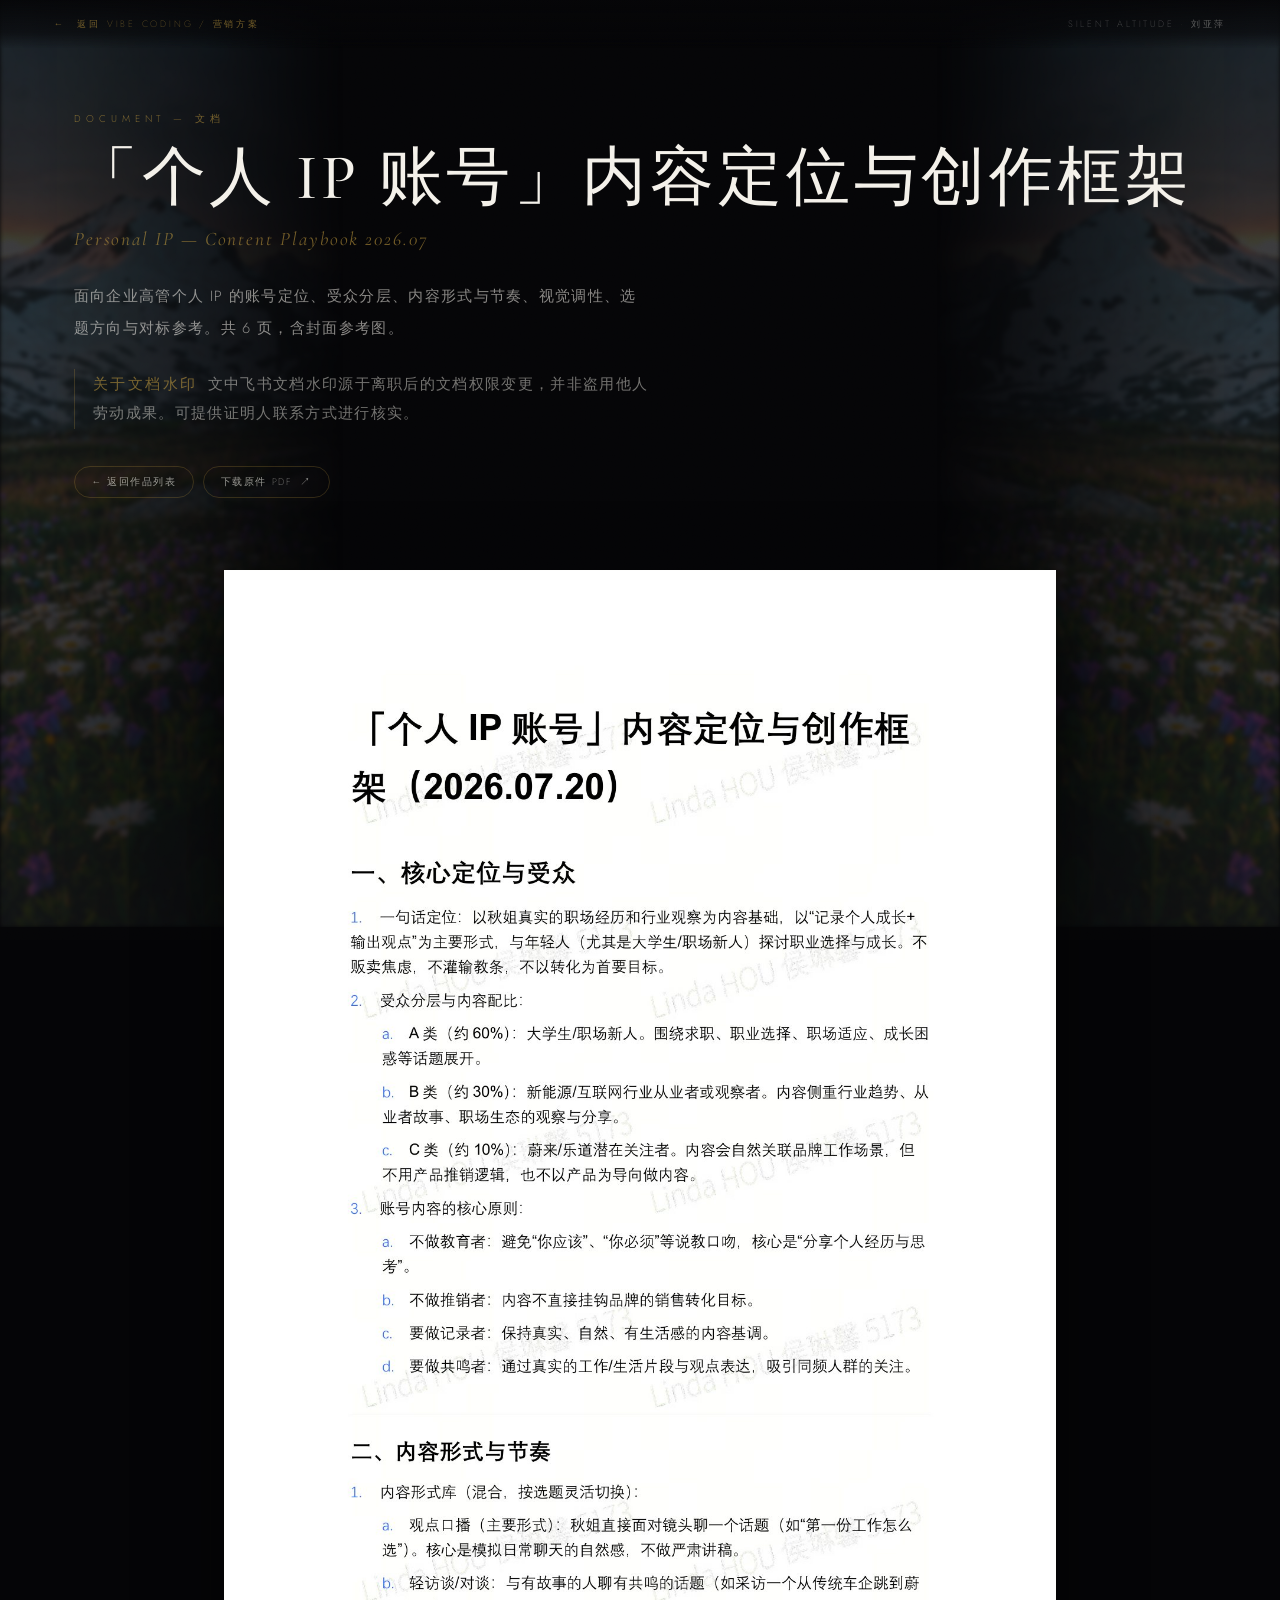
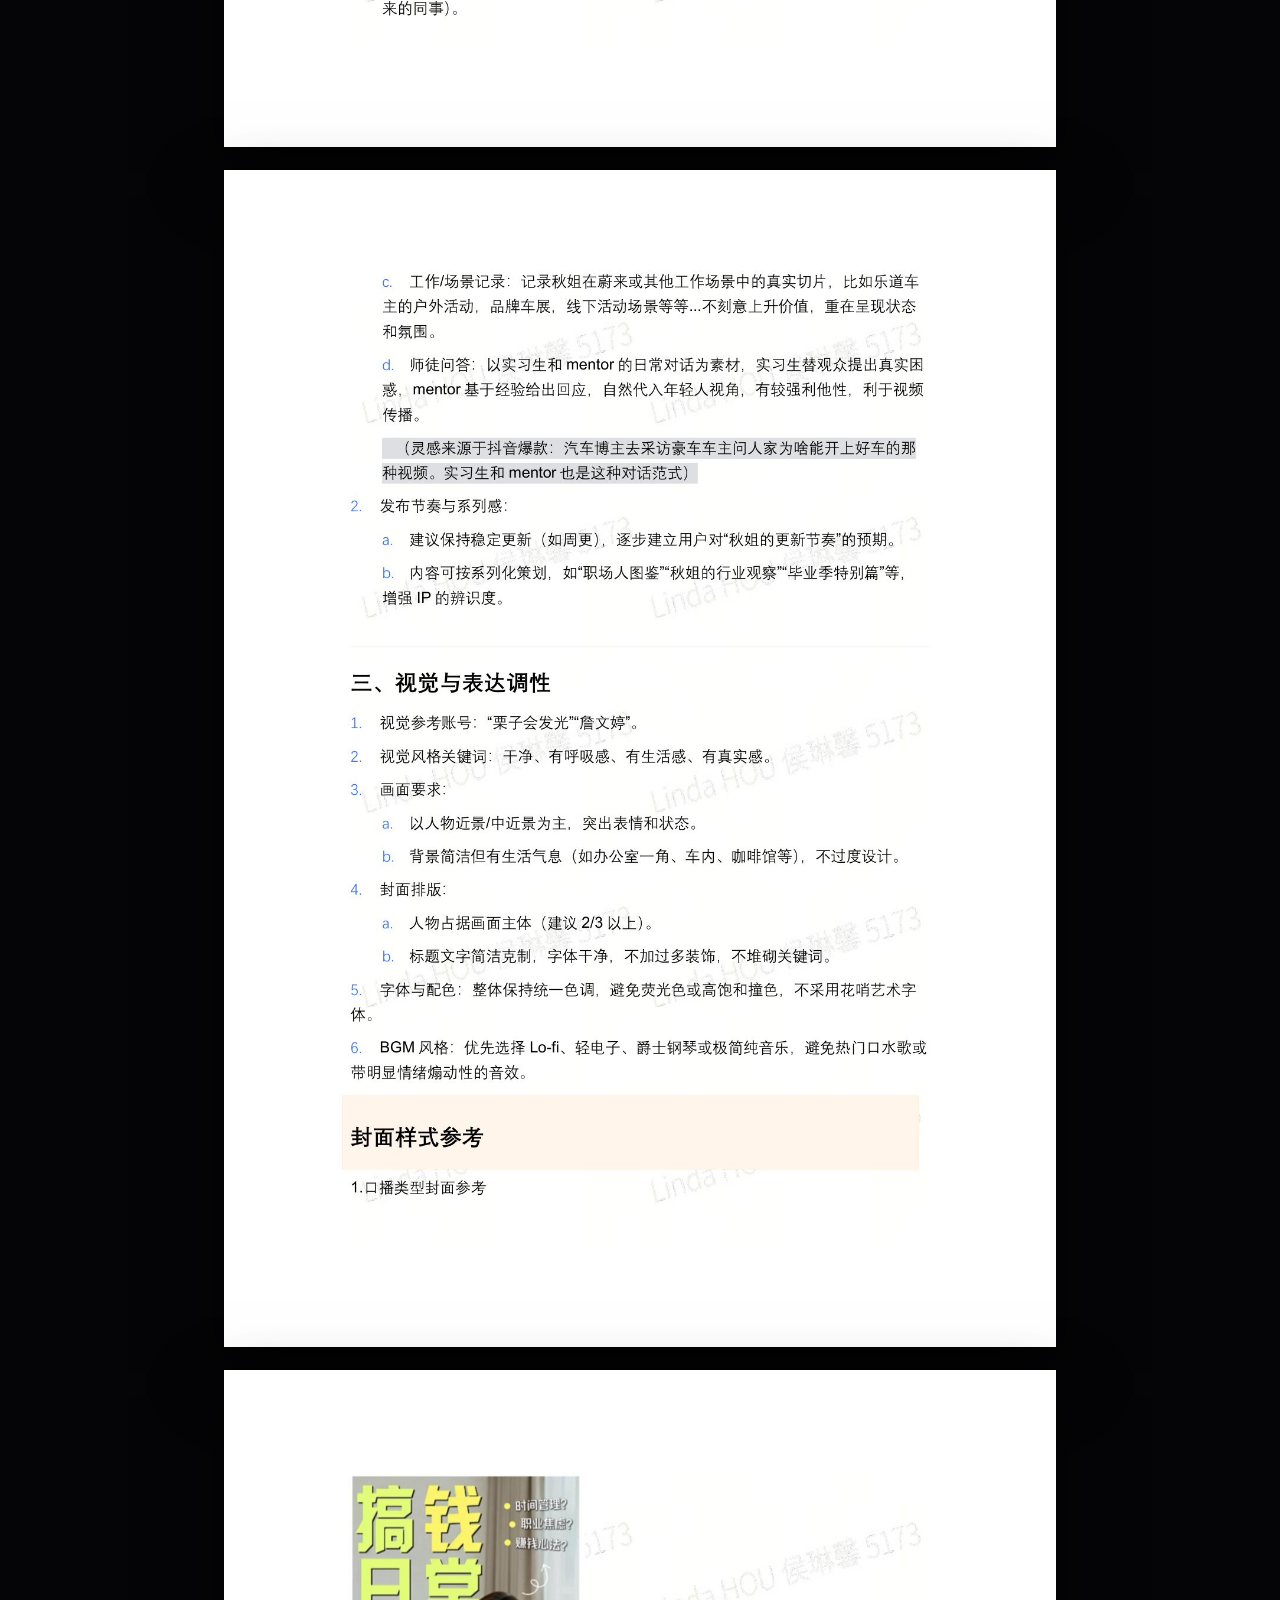
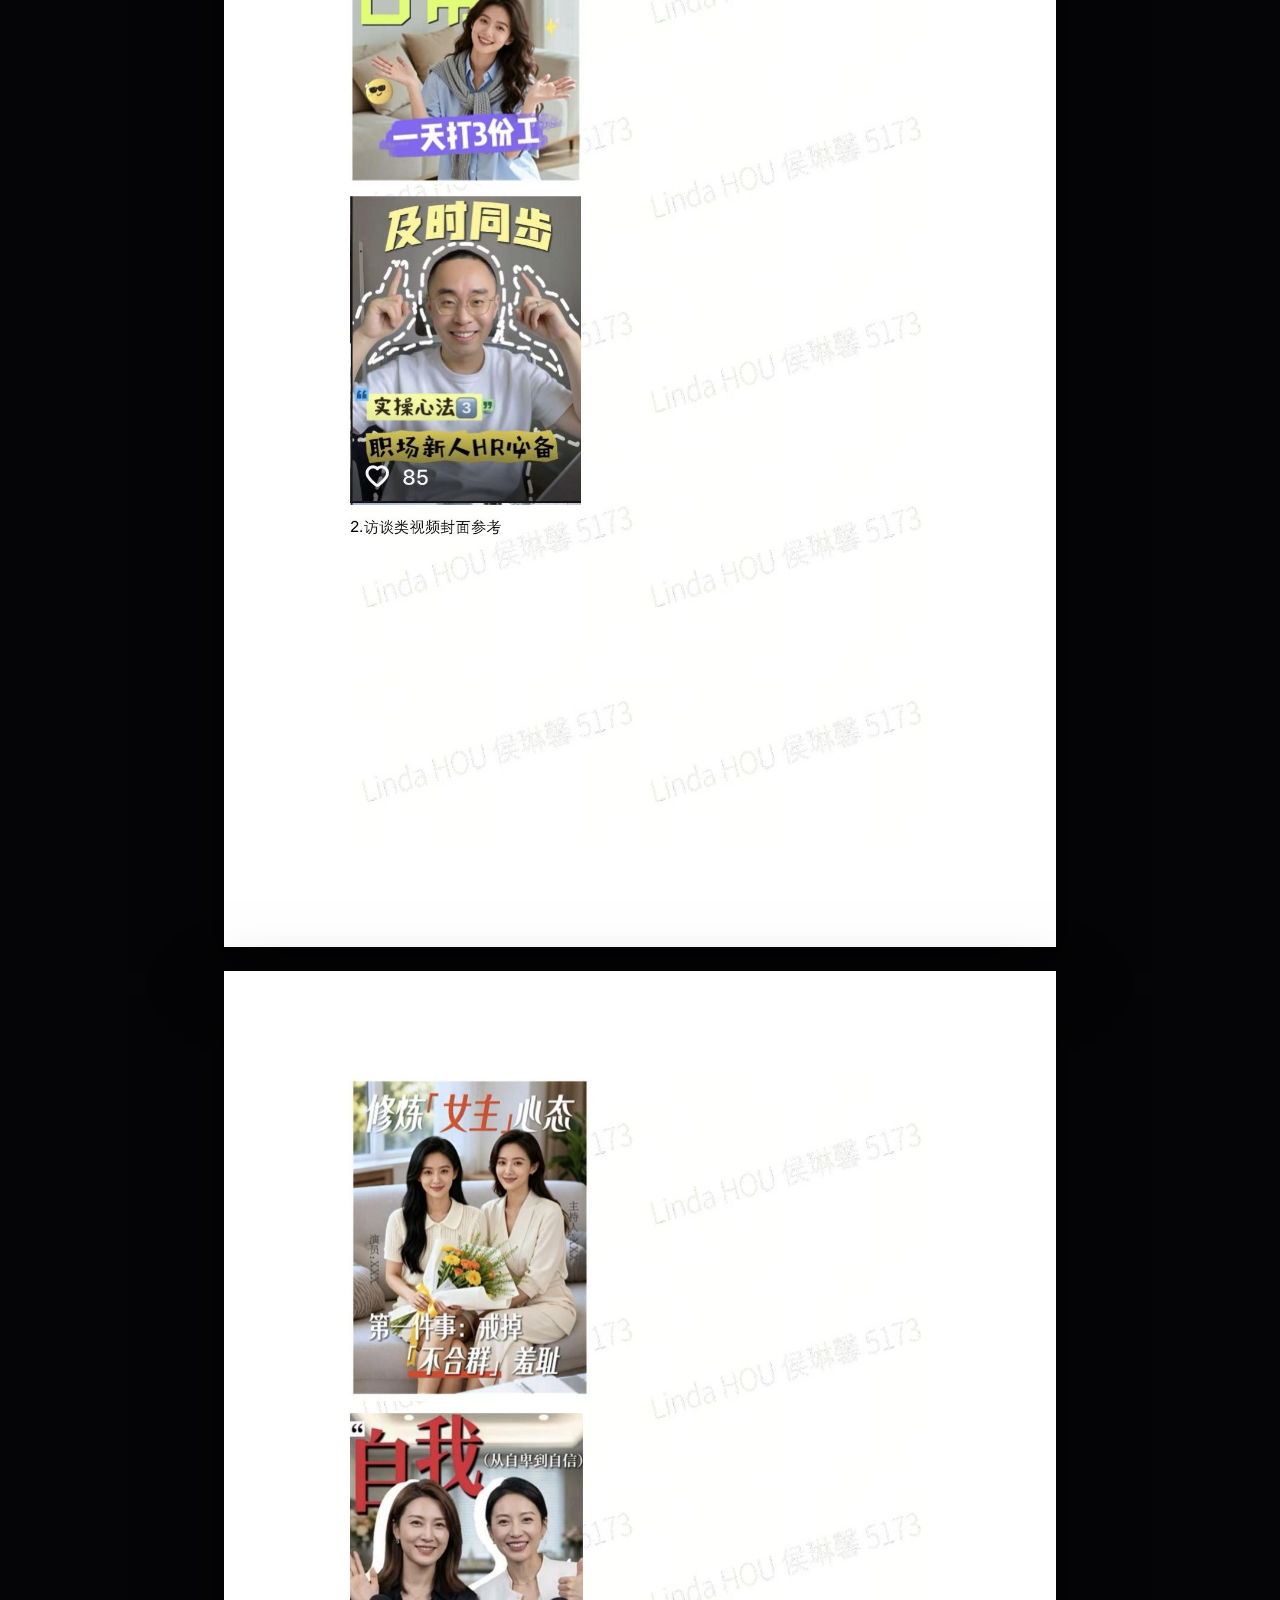
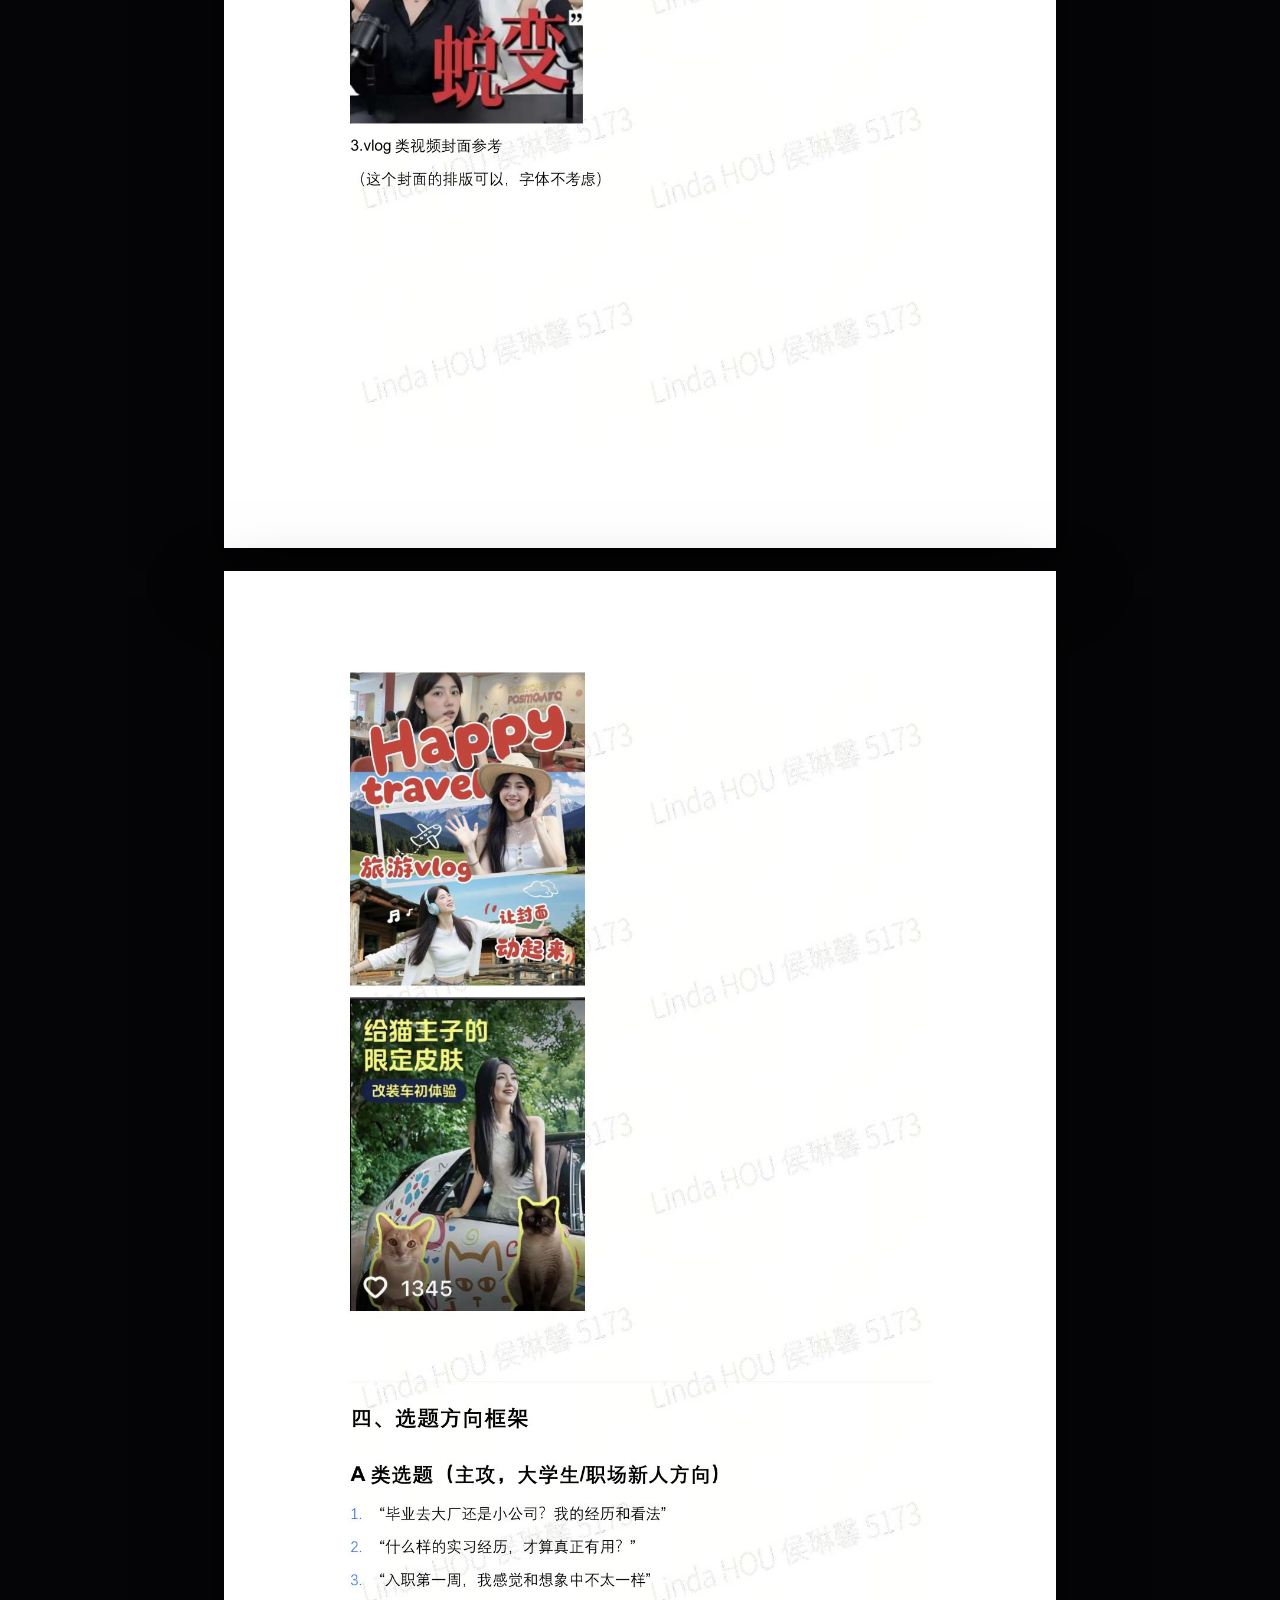
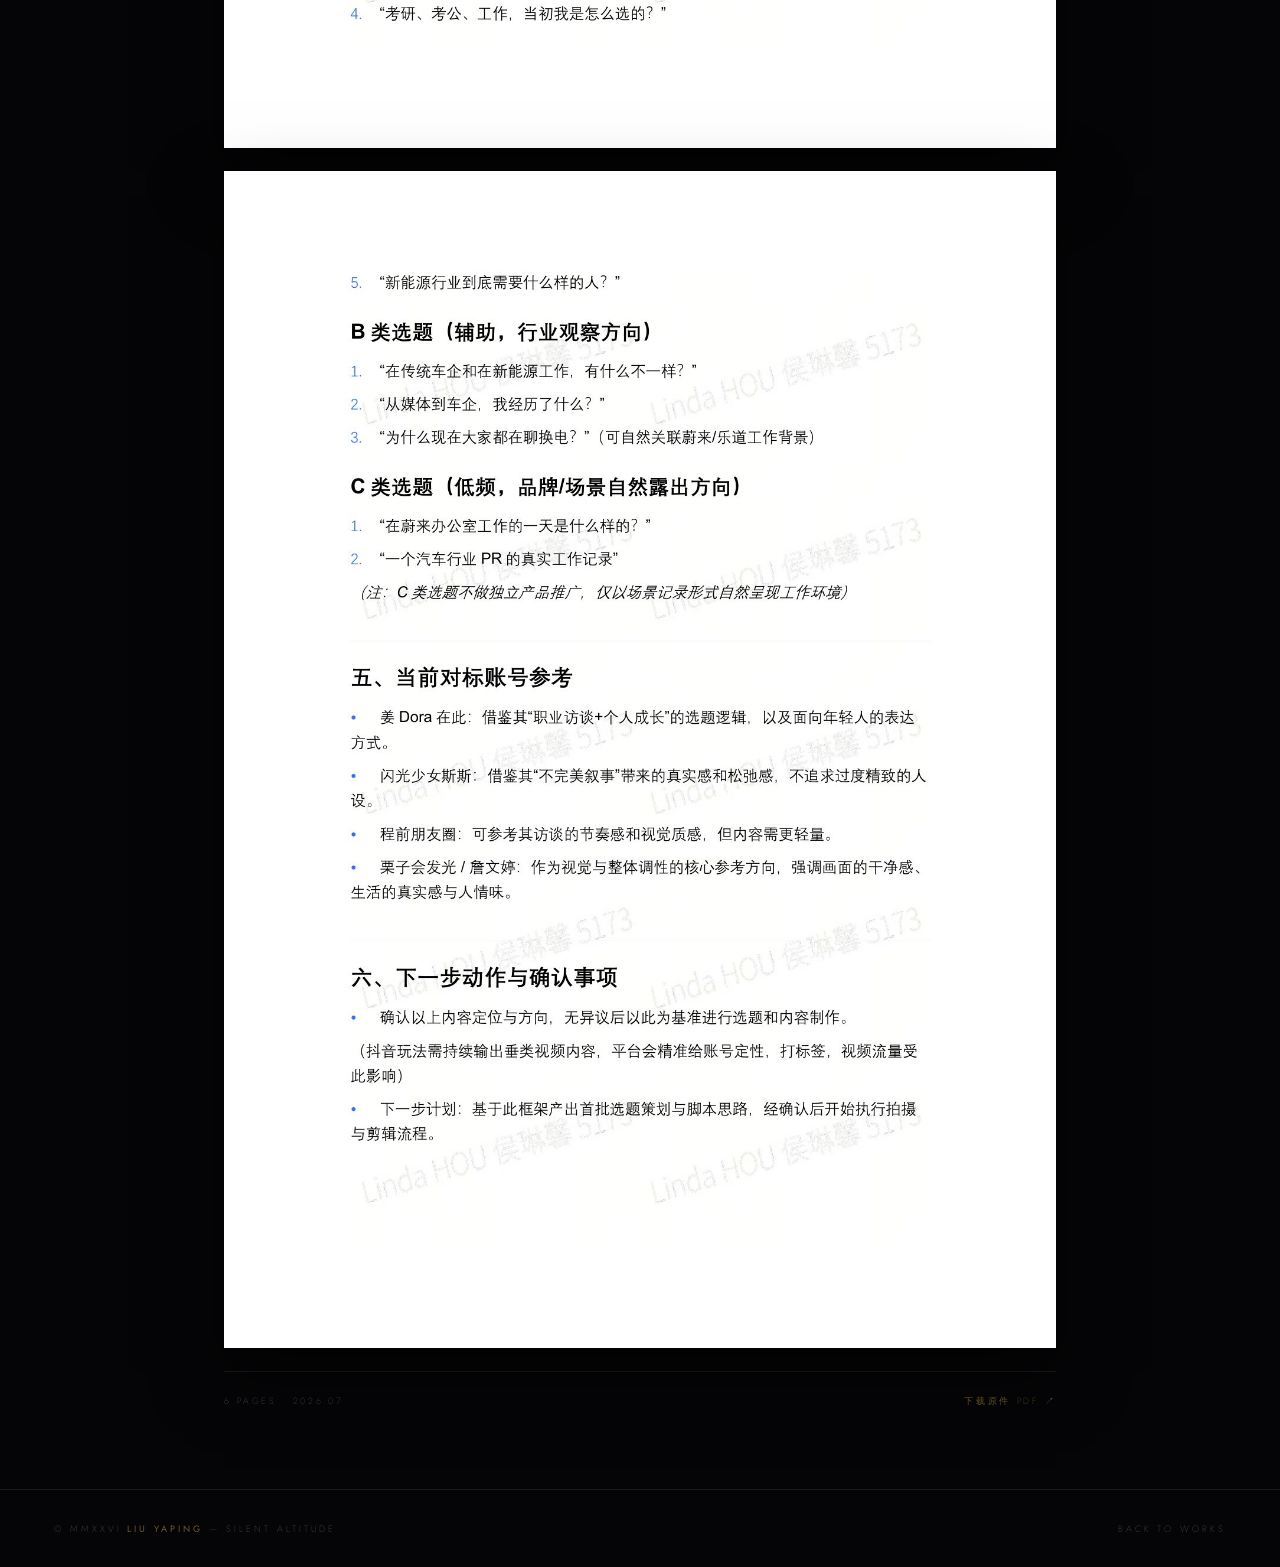
==== doc-ip-framework.html @ f92aabd4 "Add files via upload" ====
<!DOCTYPE html>
<html lang="zh-CN">
<head>
<meta charset="UTF-8">
<meta name="viewport" content="width=device-width, initial-scale=1.0">
<meta name="description" content="「个人 IP 账号」内容定位与创作框架 — 刘亚萍作品集 · 文档">
<title>「个人 IP 账号」内容定位与创作框架 — 刘亚萍作品集</title>
<link rel="preconnect" href="https://fonts.googleapis.com">
<link rel="preconnect" href="https://fonts.gstatic.com" crossorigin>
<link href="https://fonts.googleapis.com/css2?family=Cormorant+Garamond:ital,wght@0,300;0,400;0,500;0,600;1,400;1,500&family=Jost:wght@200;300;400;500&display=swap" rel="stylesheet">
<link rel="stylesheet" href="assets/works/works.css">
<style>
/* ---------- 文档阅读页（只在本页生效，不影响四个作品页） ---------- */
.note{
  margin-top:1.5rem;max-width:64ch;
  padding:.1rem 0 .1rem 1.15rem;
  border-left:1px solid var(--gold-faint);
  font:300 clamp(.82rem,1.5vw,.92rem)/1.95 var(--sans);letter-spacing:.09em;
  color:rgba(244,241,234,.46);
}
.note b{
  display:inline-block;margin-right:.7em;
  font-weight:400;letter-spacing:.16em;
  color:var(--gold-soft);
}
.docwrap{
  max-width:940px;
  display:flex;flex-direction:column;gap:clamp(16px,2.6vh,30px);
}
.docpage{
  margin:0;
  border:1px solid var(--hairline);
  background:#fff;
  box-shadow:0 26px 64px rgba(0,0,0,.58);
  animation:docin .9s cubic-bezier(.2,.7,.2,1) both;
}
.docpage:nth-of-type(2){animation-delay:.06s}
.docpage:nth-of-type(3){animation-delay:.12s}
.docpage:nth-of-type(4){animation-delay:.18s}
.docpage:nth-of-type(5){animation-delay:.24s}
.docpage:nth-of-type(6){animation-delay:.3s}
.docpage img{display:block;width:100%;height:auto}
.docfoot{
  display:flex;justify-content:space-between;align-items:center;flex-wrap:wrap;gap:.9rem;
  padding-top:clamp(14px,2.4vh,26px);
  border-top:1px solid var(--hairline);
  font:200 .56rem var(--sans);letter-spacing:.3em;text-transform:uppercase;
  color:var(--ink-faint);
}
.docfoot a{color:var(--gold-soft);text-decoration:none;transition:color .45s ease}
.docfoot a:hover{color:var(--gold)}
@keyframes docin{from{opacity:0;transform:translateY(22px)}to{opacity:1;transform:none}}
@media (max-width:640px){
  .note{margin-top:1.15rem;padding-left:.9rem;font-size:.85rem;line-height:1.9}
  .note b{display:block;margin-right:0;margin-bottom:.2em}
}
@media (prefers-reduced-motion:reduce){
  .docpage{animation:none}
}
</style>
</head>
<body>

<!-- 两侧山野渐隐（固定，中央保持纯黑） -->
<div class="glow" aria-hidden="true"><span class="l"></span><span class="r"></span></div>

<nav class="topbar">
  <a class="back" href="works-vibecoding.html">&larr;&nbsp; 返回 Vibe coding / 营销方案</a>
  <span class="brand">Silent Altitude &middot; 刘亚萍</span>
</nav>

<header class="wk-hero">
  <p class="kicker">Document &mdash; 文档</p>
  <h1 class="h1">「个人 IP 账号」内容定位与创作框架</h1>
  <p class="h1-en">Personal IP &mdash; Content Playbook 2026.07</p>
  <p class="lede">面向企业高管个人 IP 的账号定位、受众分层、内容形式与节奏、视觉调性、选题方向与对标参考。共 6 页，含封面参考图。</p>
  <p class="note"><b>关于文档水印</b>文中飞书文档水印源于离职后的文档权限变更，并非盗用他人劳动成果。可提供证明人联系方式进行核实。</p>
  <nav class="tabs">
    <a class="tab" href="works-vibecoding.html">&larr; 返回作品列表</a>
    <a class="tab" href="assets/docs/personal-ip-framework-2026.pdf" target="_blank" rel="noopener">下载原件 PDF &nbsp;&#8599;</a>
  </nav>
</header>

<main class="wrap docwrap">

  <figure class="docpage">
    <img src="assets/docs/ip-framework/p1.jpg" alt="「个人 IP 账号」内容定位与创作框架 · 第 1 页" loading="lazy">
  </figure>
  <figure class="docpage">
    <img src="assets/docs/ip-framework/p2.jpg" alt="「个人 IP 账号」内容定位与创作框架 · 第 2 页" loading="lazy">
  </figure>
  <figure class="docpage">
    <img src="assets/docs/ip-framework/p3.jpg" alt="「个人 IP 账号」内容定位与创作框架 · 第 3 页" loading="lazy">
  </figure>
  <figure class="docpage">
    <img src="assets/docs/ip-framework/p4.jpg" alt="「个人 IP 账号」内容定位与创作框架 · 第 4 页" loading="lazy">
  </figure>
  <figure class="docpage">
    <img src="assets/docs/ip-framework/p5.jpg" alt="「个人 IP 账号」内容定位与创作框架 · 第 5 页" loading="lazy">
  </figure>
  <figure class="docpage">
    <img src="assets/docs/ip-framework/p6.jpg" alt="「个人 IP 账号」内容定位与创作框架 · 第 6 页" loading="lazy">
  </figure>

  <p class="docfoot">
    <span>6 Pages &middot; 2026.07</span>
    <a href="assets/docs/personal-ip-framework-2026.pdf" target="_blank" rel="noopener">下载原件 PDF &#8599;</a>
  </p>

</main>

<footer>
  <span>&copy; MMXXVI <b>Liu Yaping</b> &mdash; Silent Altitude</span>
  <a href="works-vibecoding.html">Back to Works</a>
</footer>

</body>
</html>
---- assets/works/works.css ----
/* ================= 作品分类页 · 共用样式（黑金 · 与主页同一套 token） ================= */
:root{
  --bg:#050507;
  --ink:#f4f1ea;
  --gold:#c9a13f;
  --gold-soft:rgba(201,161,63,.55);
  --gold-faint:rgba(201,161,63,.22);
  --ink-dim:rgba(244,241,234,.55);
  --ink-faint:rgba(244,241,234,.34);
  --hairline:rgba(244,241,234,.09);
  --serif:'Cormorant Garamond','Songti SC','STSong',serif;
  --sans:'Jost','PingFang SC','Microsoft YaHei',sans-serif;
}
*{margin:0;padding:0;box-sizing:border-box}
html{scroll-behavior:smooth}
body{
  background:var(--bg);color:var(--ink);
  font-family:var(--sans);-webkit-font-smoothing:antialiased;overflow-x:hidden;
  min-height:100vh;
}
::selection{background:rgba(201,161,63,.32);color:#fff}

/* 胶片颗粒，与主页一致 */
body::after{
  content:"";position:fixed;inset:-40px;z-index:999;pointer-events:none;
  opacity:.055;mix-blend-mode:overlay;
  background-image:url('data:image/svg+xml;utf8,<svg xmlns="http://www.w3.org/2000/svg" width="180" height="180"><filter id="n"><feTurbulence type="fractalNoise" baseFrequency="0.82" numOctaves="2" stitchTiles="stitch"/></filter><rect width="180" height="180" filter="url(%23n)"/></svg>');
}

/* ---------- 两侧山野渐隐（固定，中央保持纯黑） ---------- */
.glow{position:fixed;inset:0;z-index:0;pointer-events:none}
.glow span{
  position:absolute;top:-3%;bottom:-3%;width:clamp(170px,29vw,520px);
  background-image:url('side-glow.jpg');
  background-size:cover;background-position:center 52%;
  opacity:.22;
  filter:saturate(1.05) brightness(1.06) blur(2px);
}
.glow span.l{
  left:0;
  -webkit-mask-image:linear-gradient(to right,#000 8%,transparent 94%);
  mask-image:linear-gradient(to right,#000 8%,transparent 94%);
}
.glow span.r{
  right:0;transform:scaleX(-1);
  -webkit-mask-image:linear-gradient(to right,#000 8%,transparent 94%);
  mask-image:linear-gradient(to right,#000 8%,transparent 94%);
}

/* ---------- 顶栏 ---------- */
.topbar{
  position:sticky;top:0;z-index:20;
  display:flex;justify-content:space-between;align-items:center;gap:1rem;flex-wrap:wrap;
  padding:1.05rem clamp(22px,4.2vw,64px);
  background:linear-gradient(to bottom,rgba(5,5,7,.94),rgba(5,5,7,.6) 68%,rgba(5,5,7,0));
  backdrop-filter:blur(7px);-webkit-backdrop-filter:blur(7px);
  font:200 .58rem var(--sans);letter-spacing:.3em;text-transform:uppercase;
}
.topbar .back{color:var(--gold-soft);text-decoration:none;transition:color .45s ease}
.topbar .back:hover{color:var(--gold)}
.topbar .brand{color:var(--ink-faint)}

/* ---------- 标题区 ---------- */
.wk-hero{
  position:relative;z-index:1;
  max-width:1240px;margin:0 auto;
  padding:clamp(34px,7vh,86px) clamp(22px,4.2vw,64px) clamp(10px,3vh,36px);
}
.kicker{
  font:300 .62rem var(--sans);letter-spacing:.5em;text-transform:uppercase;
  color:var(--gold-soft);
}
.h1{
  margin-top:1rem;
  font-family:var(--serif);font-weight:500;
  font-size:clamp(2.1rem,5.6vw,4rem);line-height:1.12;letter-spacing:.06em;
}
.h1-en{
  margin-top:.85rem;
  font-family:var(--serif);font-style:italic;font-weight:400;
  font-size:clamp(.92rem,1.9vw,1.2rem);letter-spacing:.1em;
  color:var(--gold-soft);
}
.lede{
  margin-top:1.9rem;max-width:64ch;
  font:300 clamp(.82rem,1.5vw,.92rem)/2.15 var(--sans);letter-spacing:.09em;
  color:var(--ink-dim);
}
.tabs{display:flex;flex-wrap:wrap;gap:.55rem;margin-top:2.3rem}
.tab{
  padding:.5rem 1.05rem;border:1px solid var(--gold-faint);border-radius:999px;
  font:200 .6rem var(--sans);letter-spacing:.16em;
  color:rgba(244,241,234,.6);text-decoration:none;
  transition:border-color .45s ease,color .45s ease,background .45s ease;
}
.tab:hover{border-color:var(--gold-soft);color:var(--ink)}
.tab.is-on{border-color:rgba(201,161,63,.62);color:var(--gold);background:rgba(201,161,63,.09)}

/* ---------- 作品卡片网格 ---------- */
.wrap{
  position:relative;z-index:1;
  max-width:1240px;margin:0 auto;
  padding:clamp(26px,5vh,58px) clamp(22px,4.2vw,64px) clamp(56px,9vh,110px);
}
.cards{
  list-style:none;
  display:grid;grid-template-columns:repeat(3,minmax(0,1fr));
  gap:clamp(1.15rem,2.3vw,1.9rem);
}
.card{
  display:flex;flex-direction:column;
  border:1px solid var(--hairline);border-radius:3px;
  background:rgba(244,241,234,.014);
  overflow:hidden;
  transition:border-color .55s ease,transform .55s cubic-bezier(.2,.7,.2,1),background .55s ease;
}
.card:hover{
  border-color:var(--gold-faint);transform:translateY(-4px);
  background:rgba(244,241,234,.03);
}
.media{
  position:relative;aspect-ratio:16/9;background:#09090b;overflow:hidden;
}
.media img,.media video{display:block;width:100%;height:100%;object-fit:cover}
.media img{filter:none;transition:transform 1.1s cubic-bezier(.2,.7,.2,1)}
.card:hover .media img{transform:scale(1.05);filter:none}
.play{
  position:absolute;left:50%;top:50%;transform:translate(-50%,-50%);
  width:52px;height:52px;border-radius:50%;
  display:grid;place-items:center;
  border:1px solid rgba(214,183,118,.6);
  background:rgba(5,5,7,.42);
  backdrop-filter:blur(3px);-webkit-backdrop-filter:blur(3px);
  box-shadow:0 10px 30px rgba(0,0,0,.55);
  transition:background .5s ease,border-color .5s ease,transform .5s cubic-bezier(.2,.7,.2,1);
}
.play i{font-style:normal;font-size:.72rem;line-height:1;color:var(--gold);transform:translateX(1px)}
.card:hover .play{background:rgba(201,161,63,.18);border-color:var(--gold);transform:translate(-50%,-50%) scale(1.06)}

/* 外链卡 / 文档卡的中央指示：与视频卡的 ▶ 同尺寸同手感 */
.go{
  position:absolute;left:50%;top:50%;transform:translate(-50%,-50%);
  width:52px;height:52px;border-radius:50%;
  display:grid;place-items:center;
  border:1px solid rgba(214,183,118,.6);
  background:rgba(5,5,7,.42);
  backdrop-filter:blur(3px);-webkit-backdrop-filter:blur(3px);
  box-shadow:0 10px 30px rgba(0,0,0,.55);
  transition:background .5s ease,border-color .5s ease,transform .5s cubic-bezier(.2,.7,.2,1);
}
.go i{font-style:normal;font-size:.8rem;line-height:1;color:var(--gold)}
.card:hover .go{background:rgba(201,161,63,.18);border-color:var(--gold);transform:translate(-50%,-50%) scale(1.06)}

/* 待补充素材的槽位 */
.slot{
  position:absolute;inset:0;
  display:flex;flex-direction:column;align-items:center;justify-content:center;gap:.85rem;
  padding:1.1rem;text-align:center;
  background-image:repeating-linear-gradient(45deg,rgba(244,241,234,.016) 0 9px,rgba(244,241,234,0) 9px 18px);
}
.slot .ic{
  width:36px;height:36px;border-radius:50%;
  display:grid;place-items:center;
  border:1px dashed rgba(201,161,63,.42);
  font-size:.78rem;line-height:1;color:var(--gold-soft);
}
.slot .hint{
  max-width:92%;
  font:200 .58rem/1.85 var(--sans);letter-spacing:.12em;
  color:rgba(244,241,234,.3);
}
.slot .kinds{
  font:200 .54rem var(--sans);letter-spacing:.3em;text-transform:uppercase;
  color:rgba(201,161,63,.5);
}

.body{padding:1.2rem 1.25rem 1.5rem;display:flex;flex-direction:column;flex:1}
.tag{
  font:200 .54rem var(--sans);letter-spacing:.32em;text-transform:uppercase;
  color:var(--gold-soft);
}
.t{
  margin-top:.68rem;
  font-family:var(--serif);font-weight:500;
  font-size:clamp(1.02rem,1.6vw,1.24rem);line-height:1.45;letter-spacing:.04em;
  color:var(--ink);
}
.d{
  margin-top:.6rem;
  font:300 .76rem/1.92 var(--sans);letter-spacing:.05em;
  color:var(--ink-dim);
}
.meta{
  margin-top:auto;padding-top:1.05rem;
  display:flex;justify-content:space-between;gap:.8rem;
  font:200 .55rem var(--sans);letter-spacing:.2em;text-transform:uppercase;
  color:var(--ink-faint);
}

/* ---------- 页脚 ---------- */
footer{
  position:relative;z-index:1;
  border-top:1px solid var(--hairline);
  padding:2rem clamp(22px,4.2vw,64px);
  display:flex;justify-content:space-between;align-items:center;flex-wrap:wrap;gap:1rem;
  font:200 .58rem var(--sans);letter-spacing:.32em;text-transform:uppercase;
  color:var(--ink-faint);
}
footer b{font-weight:400;color:var(--gold-soft)}
footer a{color:var(--ink-faint);text-decoration:none;transition:color .45s ease}
footer a:hover{color:var(--gold)}

/* ---------- 弹窗播放器（B 站外链，JS 见 works.js） ---------- */
html.vmodal-lock,html.vmodal-lock body{overflow:hidden}
.card[data-bv],.card[data-href]{cursor:pointer}
.vmodal{position:fixed;inset:0;z-index:60;display:none}
.vmodal.is-open{display:grid;place-items:center;padding:clamp(16px,4vh,48px) clamp(14px,3.5vw,44px)}
.vmodal__backdrop{
  position:absolute;inset:0;
  background:rgba(5,5,7,.9);
  backdrop-filter:blur(10px);-webkit-backdrop-filter:blur(10px);
  animation:vfade .45s ease both;
}
.vmodal__box{
  position:relative;z-index:1;
  width:min(1060px,100%);
  margin:0;
  border:1px solid var(--gold-faint);
  background:#09090b;
  box-shadow:0 34px 90px rgba(0,0,0,.62);
  animation:vrise .5s cubic-bezier(.2,.7,.2,1) both;
}
.vmodal__player{aspect-ratio:16/9;background:#000}
.vmodal__frame{display:block;width:100%;height:100%;border:0}
/* 竖版（9:16）源视频：弹窗收窄成竖窗，画面不再被压成中间一小条（只作用于 data-orient="v" 的卡片） */
.vmodal__box.is-vert{width:auto;max-width:min(430px,100%)}
.vmodal__box.is-vert .vmodal__player{aspect-ratio:9/16;height:min(76vh,700px);width:auto;max-width:100%;margin:0 auto}
.vmodal__cap{
  padding:.9rem 1.25rem;
  border-top:1px solid var(--hairline);
  display:flex;align-items:center;gap:.65rem;
  font:300 .78rem/1.7 var(--sans);letter-spacing:.14em;
  color:var(--ink-dim);
}
.vmodal__cap:empty{display:none}
.vmodal__cap::before{content:"";flex:none;width:5px;height:5px;border-radius:50%;background:var(--gold-soft)}
.vmodal__capT{flex:1 1 auto;min-width:0;overflow:hidden;text-overflow:ellipsis;white-space:nowrap}
.vmodal__open{
  flex:none;margin-left:auto;
  font-size:.7rem;letter-spacing:.1em;text-decoration:none;
  color:var(--gold-soft);opacity:.78;
  border-bottom:1px solid transparent;
  transition:opacity .4s ease,color .4s ease,border-color .4s ease;
}
.vmodal__open:hover{opacity:1;color:var(--gold);border-bottom-color:var(--gold-faint)}
.vmodal__close{
  position:absolute;right:-46px;top:0;
  width:36px;height:36px;border-radius:50%;
  border:1px solid var(--gold-faint);background:rgba(5,5,7,.62);
  color:var(--ink-dim);font-size:1.05rem;line-height:1;cursor:pointer;
  transition:color .4s ease,border-color .4s ease,background .4s ease;
}
.vmodal__close:hover{color:var(--gold);border-color:var(--gold);background:rgba(201,161,63,.14)}
@keyframes vfade{from{opacity:0}to{opacity:1}}
@keyframes vrise{from{opacity:0;transform:translateY(28px) scale(.985)}to{opacity:1;transform:none}}

/* ---------- 响应式 ---------- */
@media (max-width:1180px){
  .cards{grid-template-columns:repeat(2,minmax(0,1fr))}
}
@media (max-width:720px){
  .cards{grid-template-columns:1fr;gap:1.5rem}
  .wk-hero{padding-top:clamp(26px,5vh,44px)}
  .lede{font-size:.85rem}
  .topbar{letter-spacing:.2em}
  .vmodal.is-open{padding:12px}
  .vmodal__close{right:0;top:-46px}
  .vmodal__cap{font-size:.7rem;padding:.72rem .95rem}
}
@media (prefers-reduced-motion:reduce){
  html{scroll-behavior:auto}
  .card,.media img,.play,.go,.tab,.vmodal__box,.vmodal__backdrop,.vmodal__close{transition:none;animation:none}
}
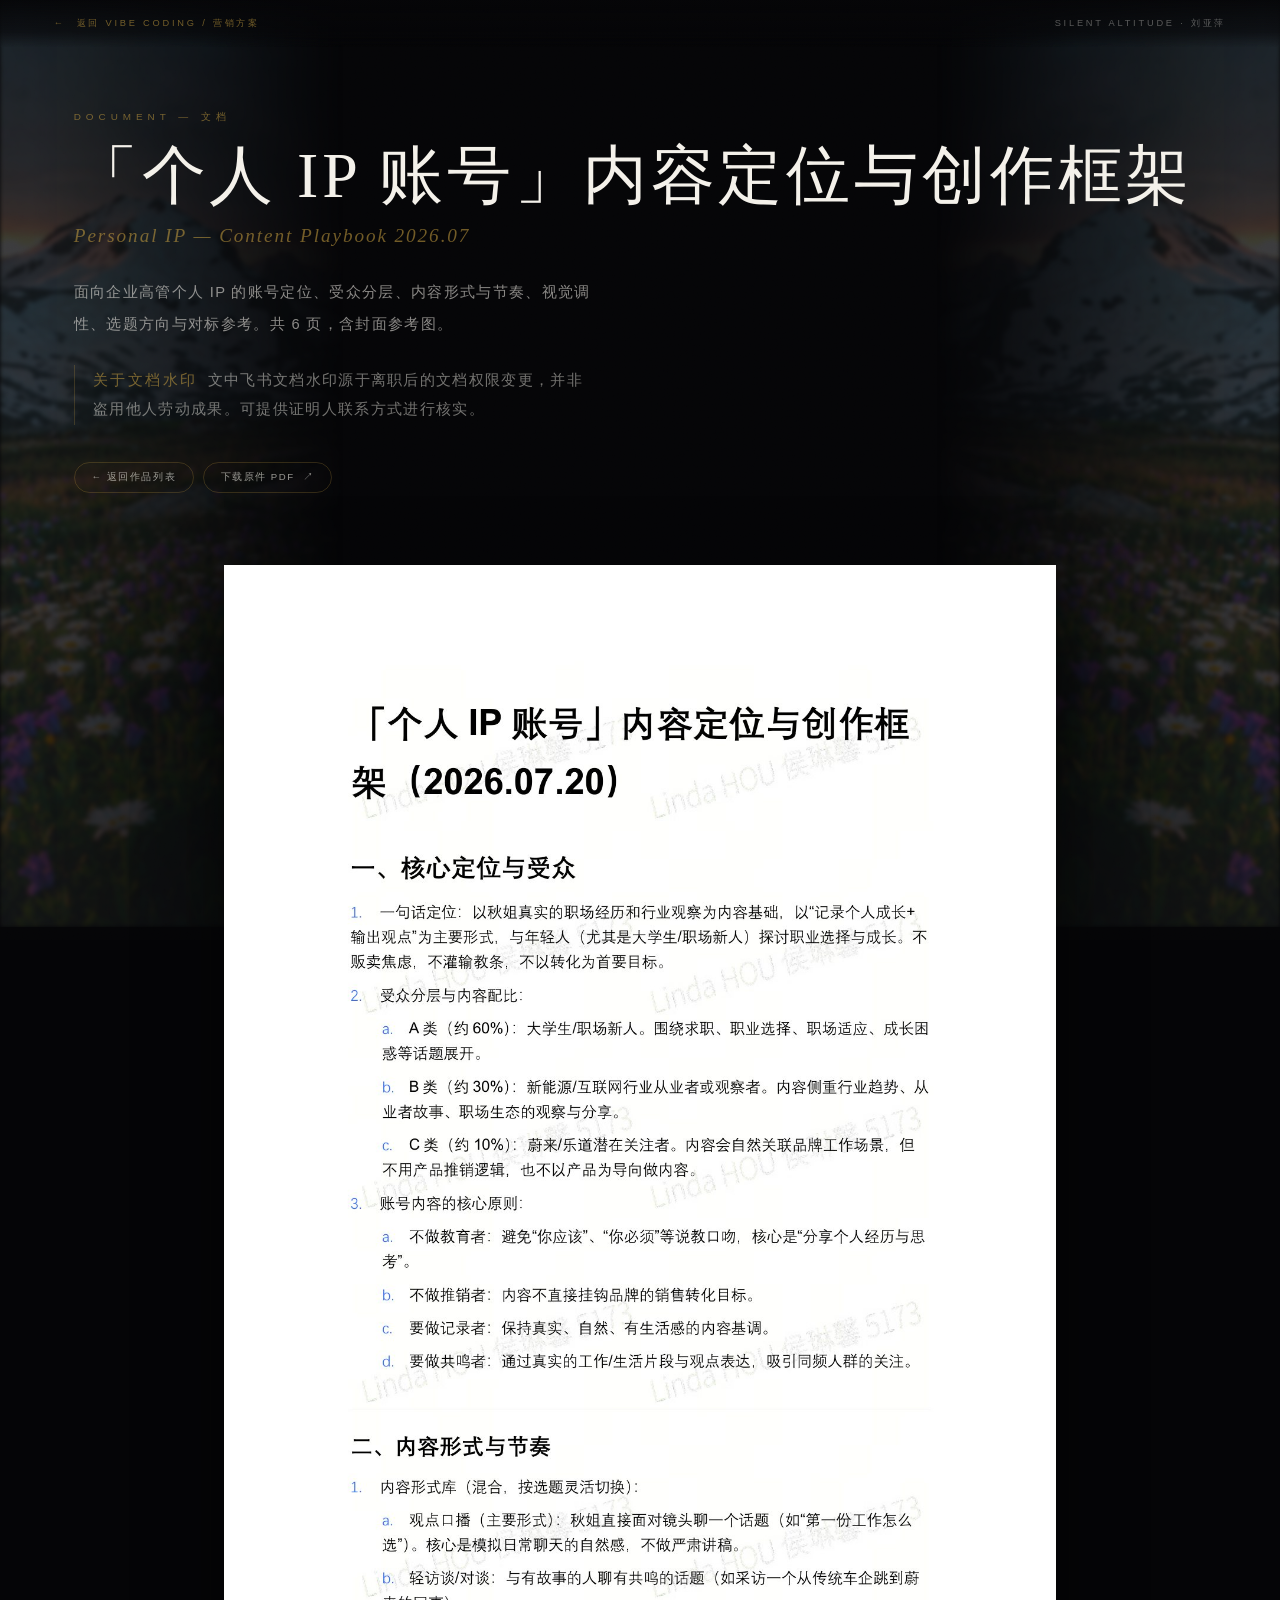
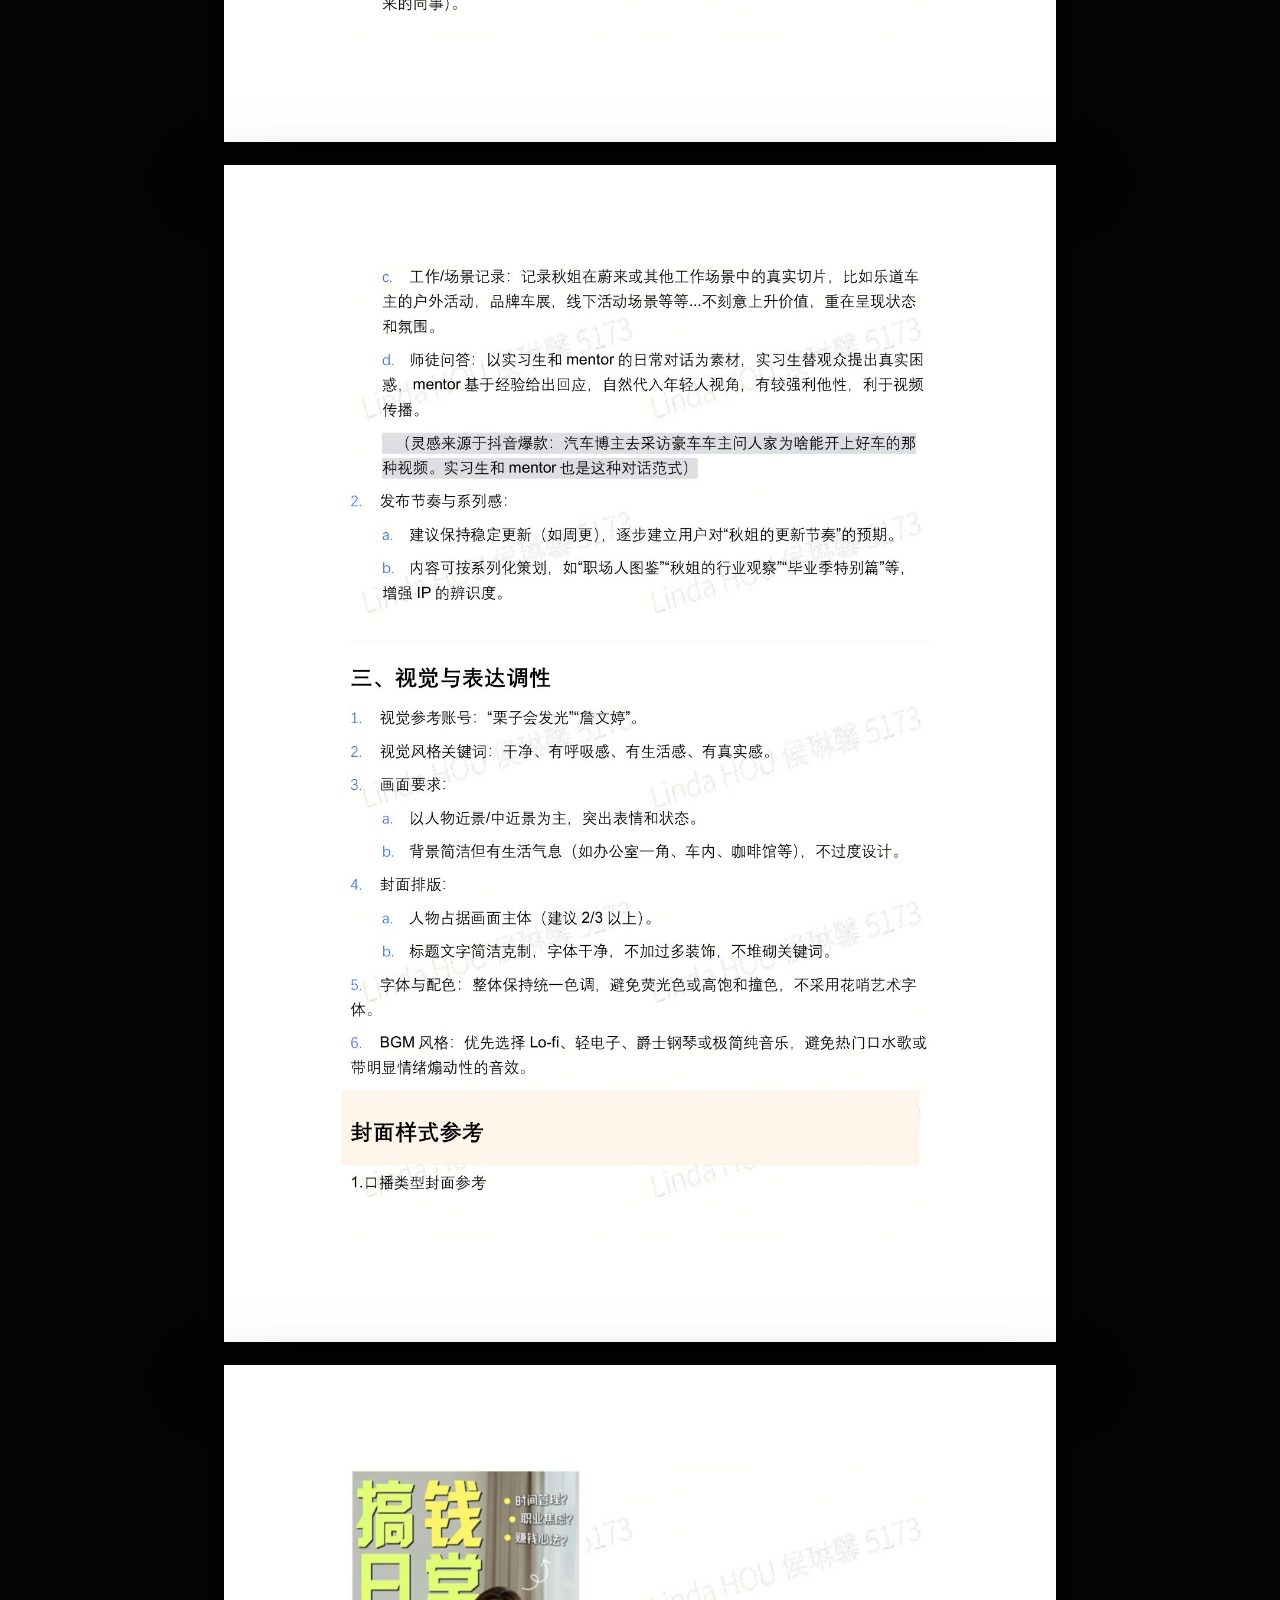
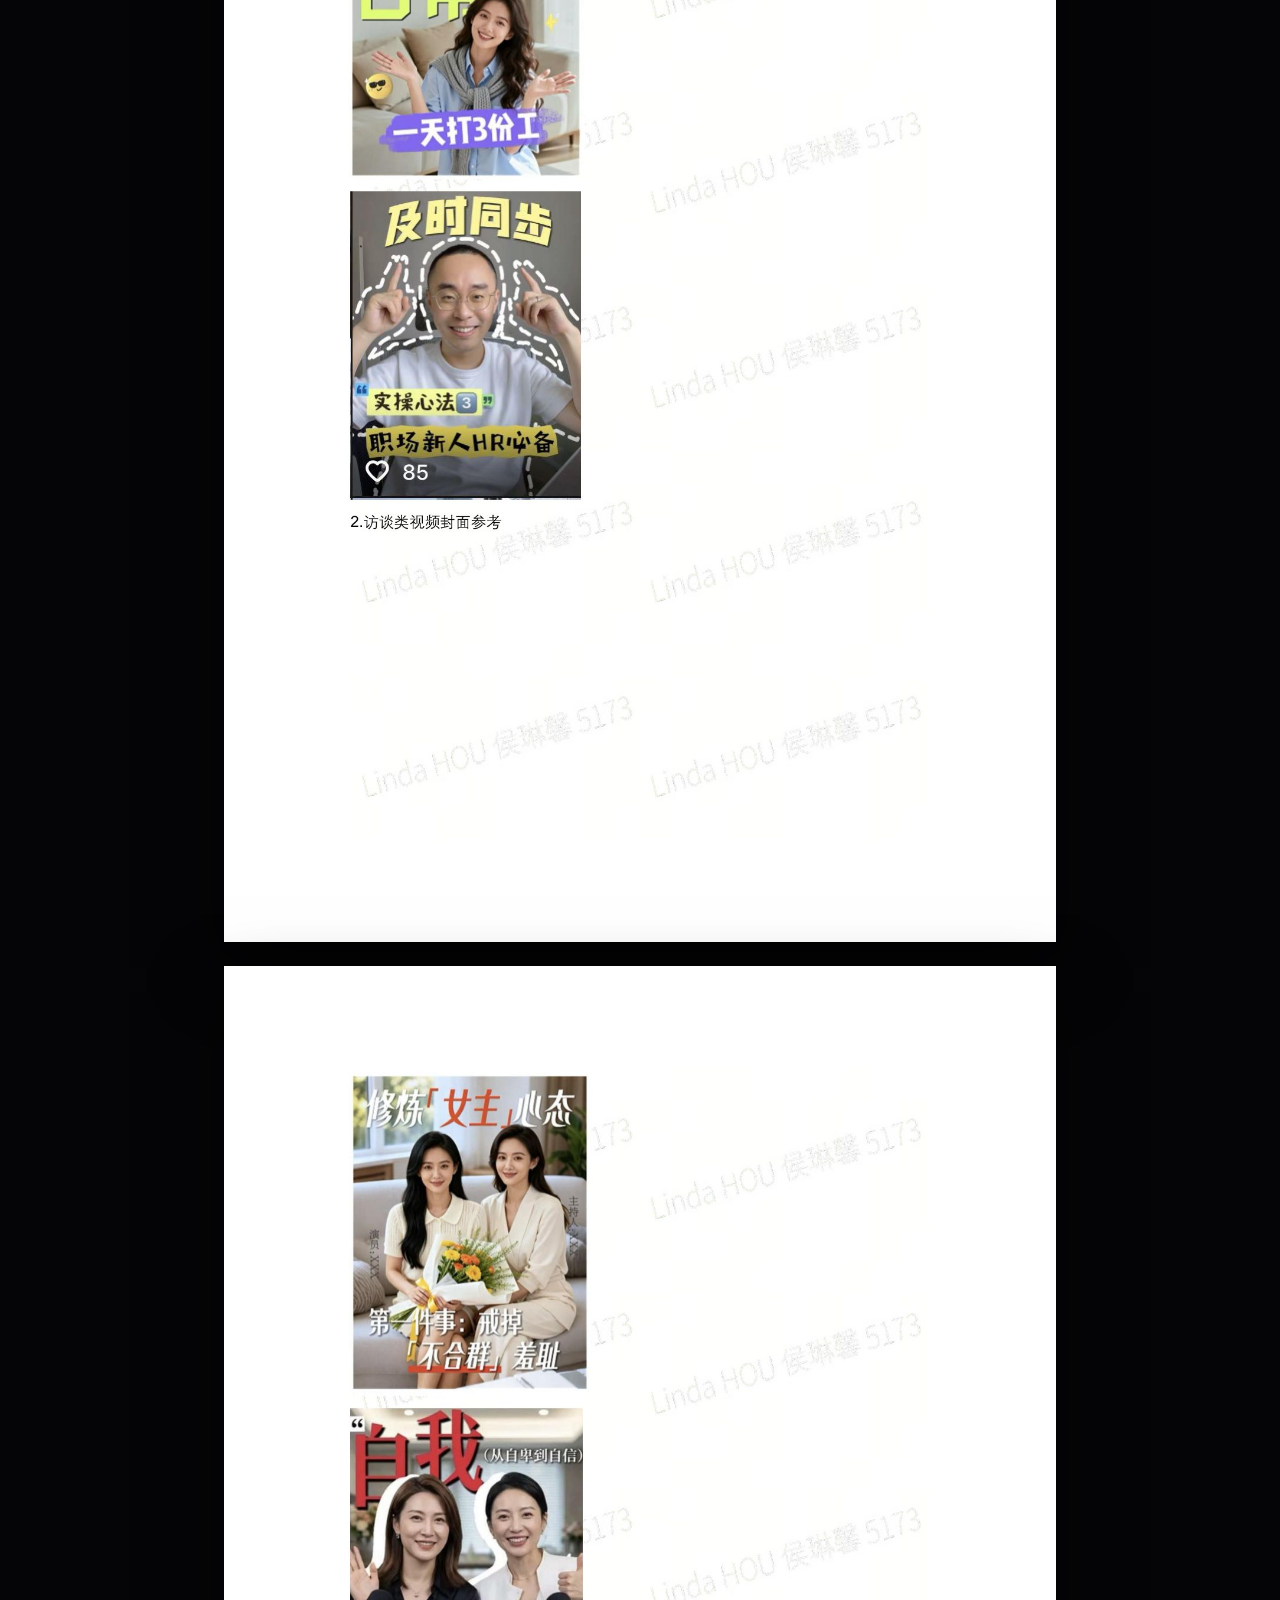
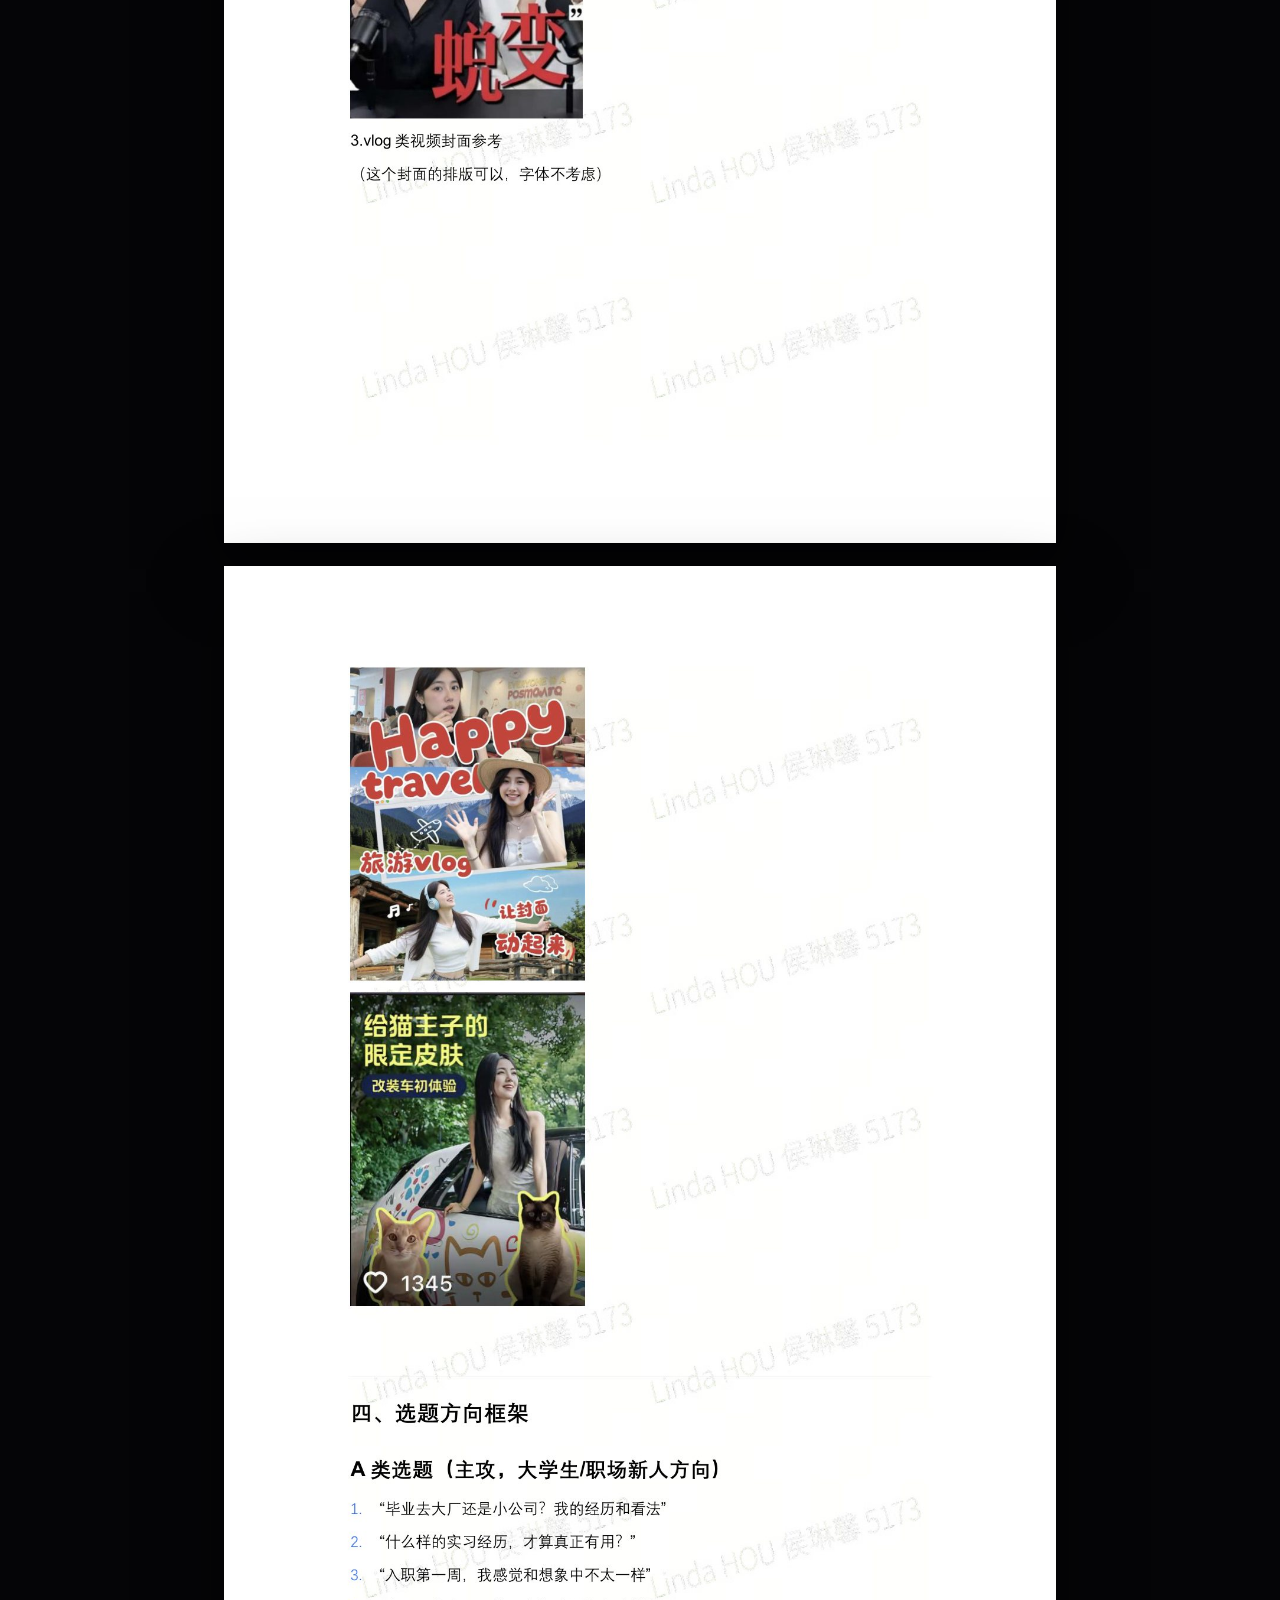
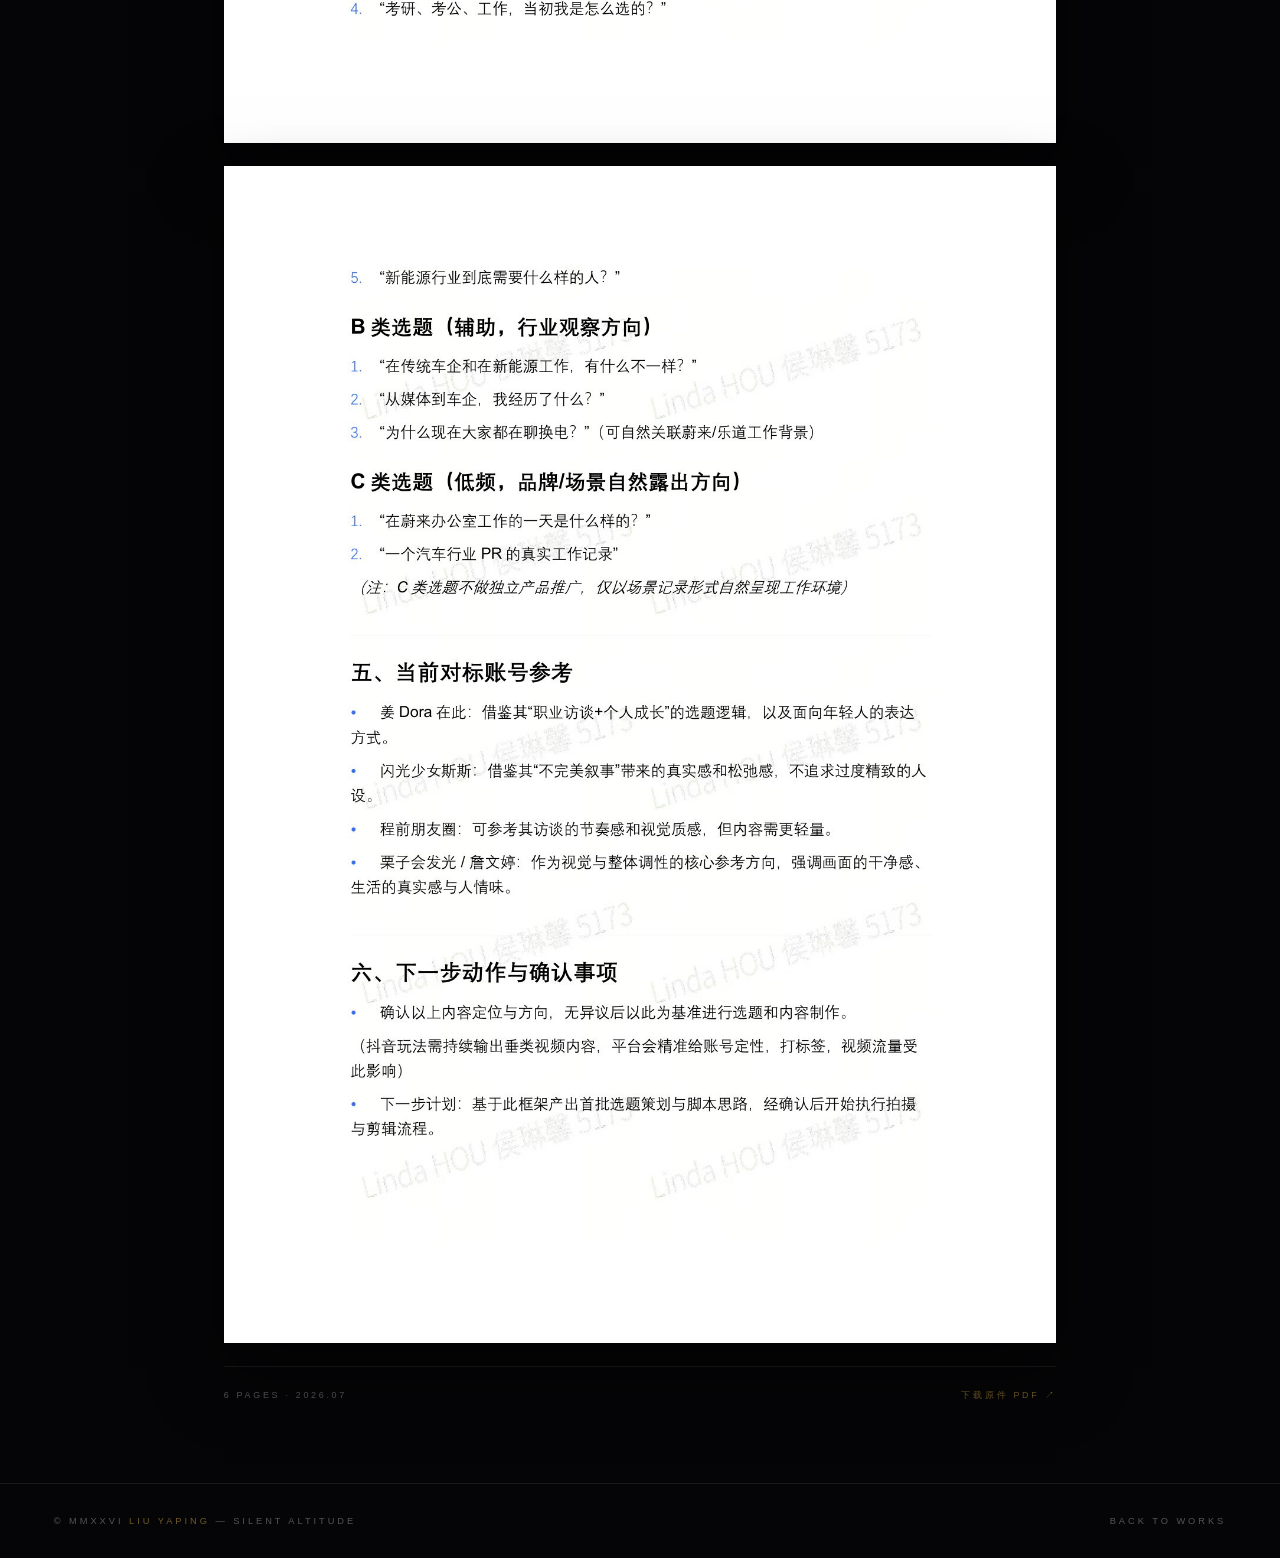
==== commit df7273dd: "Add files via upload" ====
--- a/doc-ip-framework.html
+++ b/doc-ip-framework.html
@@ -5,9 +5,7 @@
 <meta name="viewport" content="width=device-width, initial-scale=1.0">
 <meta name="description" content="「个人 IP 账号」内容定位与创作框架 — 刘亚萍作品集 · 文档">
 <title>「个人 IP 账号」内容定位与创作框架 — 刘亚萍作品集</title>
-<link rel="preconnect" href="https://fonts.googleapis.com">
-<link rel="preconnect" href="https://fonts.gstatic.com" crossorigin>
-<link href="https://fonts.googleapis.com/css2?family=Cormorant+Garamond:ital,wght@0,300;0,400;0,500;0,600;1,400;1,500&family=Jost:wght@200;300;400;500&display=swap" rel="stylesheet">
+<link rel="stylesheet" href="assets/fonts/fonts.css">
 <link rel="stylesheet" href="assets/works/works.css">
 <style>
 /* ---------- 文档阅读页（只在本页生效，不影响四个作品页） ---------- */
